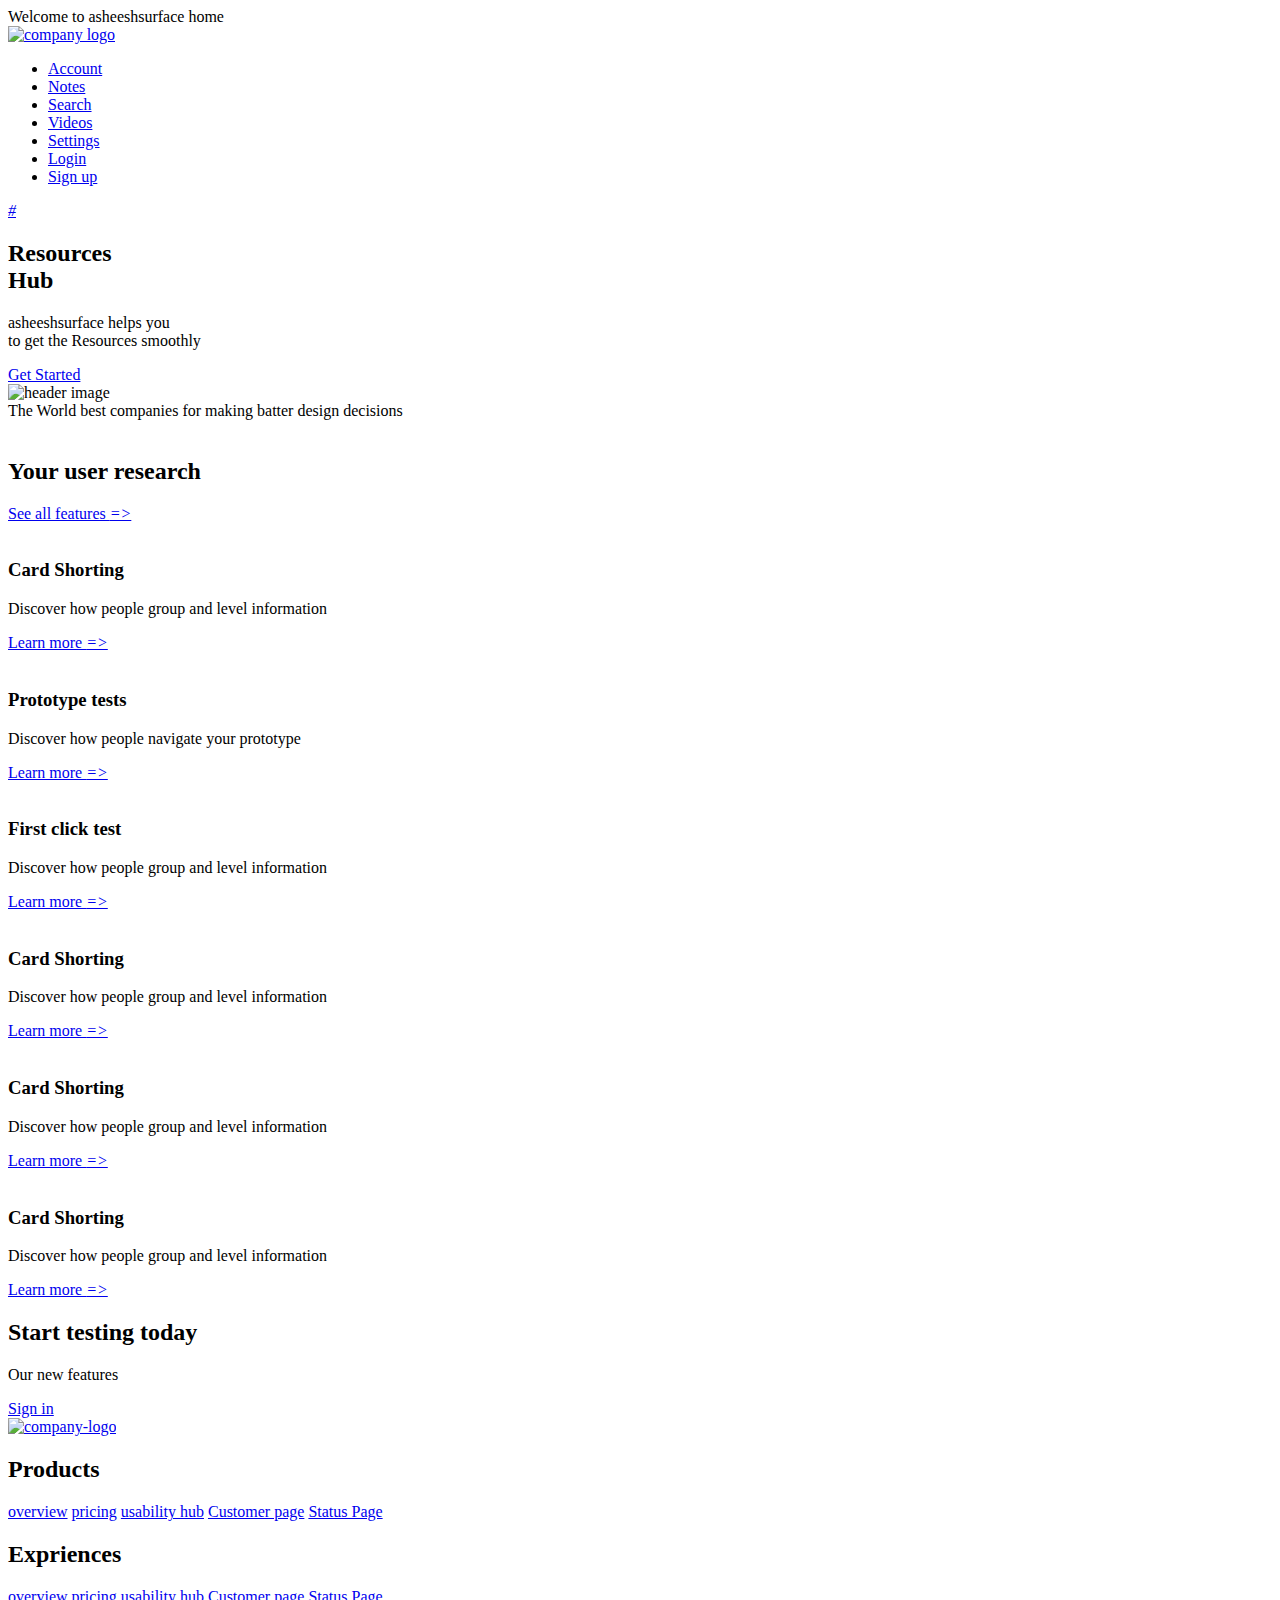
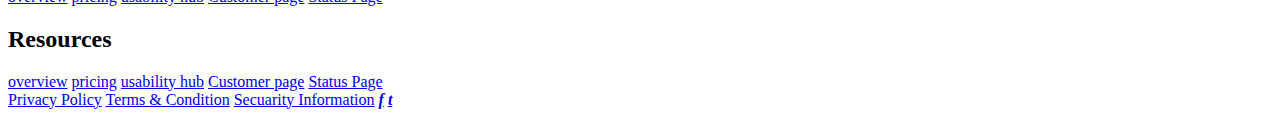
==== index.html @ faa3c713 "added index.html" ====
<!DOCTYPE html>
<html lang="en">
<head>
    <meta charset="UTF-8">
    <meta name="viewport" content="width=device-width, initial-scale=1.0">
    <title>asheeshsurface</title>
    <link rel="stylesheet" href="home.css">
    <link rel="stylesheet" href="home-media-queries.css">
</head>
<body>

    <!--top banner-->
    
    <div class="top-banner">
        <div class="container">
            <div class="small-bold-text banner-text">Welcome to asheeshsurface home</div>
        </div>
    </div>

    <!-- nav-bar -->

    <nav>
        <div class="container main-nav flex">
            <a href="#" class="company-logo">
                <img src="assets/page logo.png" alt="company logo">
            </a>
            <div class="nav-links" id="nav-links">
                <ul class="flex">
                    <li><a href="account.html" class="hover-link">Account</a></li>
                    <li><a href="#" class="hover-link">Notes</a></li>
                    <li><a href="search.html" class="hover-link">Search</a></li>
                    <li><a href="https://www.youtube.com/@asheeshsurface/featured" class="hover-link">Videos</a></li>
                    <li><a href="settings.html" class="hover-link">Settings</a></li>
                    <li><a href="Login.html" class="hover-link secondary-butten">Login</a></li>
                    <li><a href="Create account.html" class="hover-link priamary-butten">Sign up</a></li>
                </ul>
            </div>
            <a href="#" class="nav-toggle hover-link" id="nav-toggle">
                <i class="solid-bar">#</i>
            </a>    
        </div>
    </nav>

    <!-- header-section -->

    <header>
        <div class="container header-section flex">
            <div class="header-left">
                <h2>Resources<br>Hub</h2>
                <p>asheeshsurface helps you <br>to get the Resources smoothly</p>
                <a href="#" class="priamary-butten get-started-btn ">Get Started</a>
            </div>
            <div class="header-right">
                <img src="assets/imgsurface.jpg" alt="header image">
            </div>
        </div>
    </header>
    <!-- companies-section -->

    <section class="companies-section">
        <div class="container">
            <div class="small-bold-text companies-header"> The World best companies for making batter design decisions</div>
            <div class="logos flex">
                <img class="logo" src="assets/asset 3.png" alt="">
                <img class="logo" src="assets/asset 4.png" alt="">
                <img class="logo" src="assets/asset 5.png" alt="">
                <img class="logo" src="assets/asset 6.png" alt="">
                <img class="logo" src="assets/asset 7.png" alt="">
                <img class="logo" src="assets/asset 8.svg" alt="">
                <img class="logo" src="assets/asset 9.png" alt="">
            </div>
        </div>
    </section>

    <!-- features-section -->

    <section class="features-section">
        <div class="container">
            <div class="features-header">
                <h2 class="feature-heading-text">Your user research</h2>
            <a href="#" class="secondary-butten">See all features <i class="arrow-sign">=></i></a>
            </div>
        </div>
        <div class="features-area flex">
            <div class="features-card flex">
                <img src="assets/asset 11.svg" alt="">
                <h3>Card Shorting</h3>
                <p>Discover how people group and level information</p>
                <a href="#" class="secondary-butten">Learn more  <i class="arrow-sign">=></i></a>
            </div>
            <div class="features-card flex">
                <img src="assets/asset 13.svg" alt="">
                <h3>Prototype tests</h3>
                <p>Discover how people navigate your prototype</p>
                <a href="#" class="secondary-butten">Learn more  <i class="arrow-sign">=></i></a>
            </div>
            <div class="features-card flex">
                <img src="assets/asset 14.svg" alt="">
                <h3>First click test</h3>
                <p>Discover how people group and level information</p>
                <a href="#" class="secondary-butten">Learn more  <i class="arrow-sign">=></i></a>
            </div>
            <div class="features-card flex">
                <img src="assets/asset 15.svg" alt="">
                <h3>Card Shorting</h3>
                <p>Discover how people group and level information</p>
                <a href="#" class="secondary-butten">Learn more  <i class="arrow-sign">=></i></a>
            </div>
            <div class="features-card flex">
                <img src="assets/asset 16.svg" alt="">
                <h3>Card Shorting</h3>
                <p>Discover how people group and level information</p>
                <a href="#" class="secondary-butten">Learn more  <i class="arrow-sign">=></i></a>
            </div>
            <div class="features-card flex">
                <img src="assets/asset 17.svg" alt="">
                <h3>Card Shorting</h3>
                <p>Discover how people group and level information</p>
                <a href="#" class="secondary-butten">Learn more  <i class="arrow-sign">=></i></a>
            </div>
            
        </div>
    </section>

    <!-- cta-section -->

    <section class="cta-section">
        <div class="container flex cta-section-container">
            <h2>Start testing today</h2>
            <p>Our new features</p>
            <a href="Create account.html" class="priamary-butten">Sign in</a>
        </div>
    </section>

<!-- footer -->

    <footer>
        <div class="container flex footer-container">
            <a href="#" class="company-logo">
                <img src="assets/page logo.png" alt="company-logo">
            </a>
            <div class="link-column flex">
                <h2>Products</h2>
                <a href="#" class="hover-link">overview</a>
                <a href="#" class="hover-link">pricing</a>
                <a href="#" class="hover-link">usability hub</a>
                <a href="#" class="hover-link">Customer page</a>
                <a href="#" class="hover-link">Status Page</a>
            </div>
            <div class="link-column flex">
                <h2>Expriences</h2>
                <a href="#" class="hover-link">overview</a>
                <a href="#" class="hover-link">pricing</a>
                <a href="#" class="hover-link">usability hub</a>
                <a href="#" class="hover-link">Customer page</a>
                <a href="#" class="hover-link">Status Page</a>
            </div>
            <div class="link-column flex">
                <h2>Resources</h2>
                <a href="#" class="hover-link">overview</a>
                <a href="#" class="hover-link">pricing</a>
                <a href="#" class="hover-link">usability hub</a>
                <a href="#" class="hover-link">Customer page</a>
                <a href="#" class="hover-link">Status Page</a>
            </div>
        </div>
    </footer>

<!-- subfooter -->

    <div class="subfooter">
        <div class="container flex subfooter-container">
            <a href="#" class="hover-link">Privacy Policy</a>
            <a href="#" class="hover-link">Terms & Condition</a>
            <a href="#" class="hover-link">Secuarity Information</a>
            <a href="#" ><i class="icon-facebook"><b>f</b></i></a>
            <a href="#" ><i class="icon-twitter"><b>t</b></i></a>
       </div>
    </div>

    

    <script src="https://kit.fontawesome.com/2b6824f91d.js" crossorigin="anonymous"></script>
    <script>
       const toggleButton = document.getElementById('nav-toggle')
       const navLinks =  document.getElementById('nav-links')

       toggleButton.addEventListener('click', () =>{
        navLinks.classList.toggle('active')
       })
    </script>
    
</body>
</html>
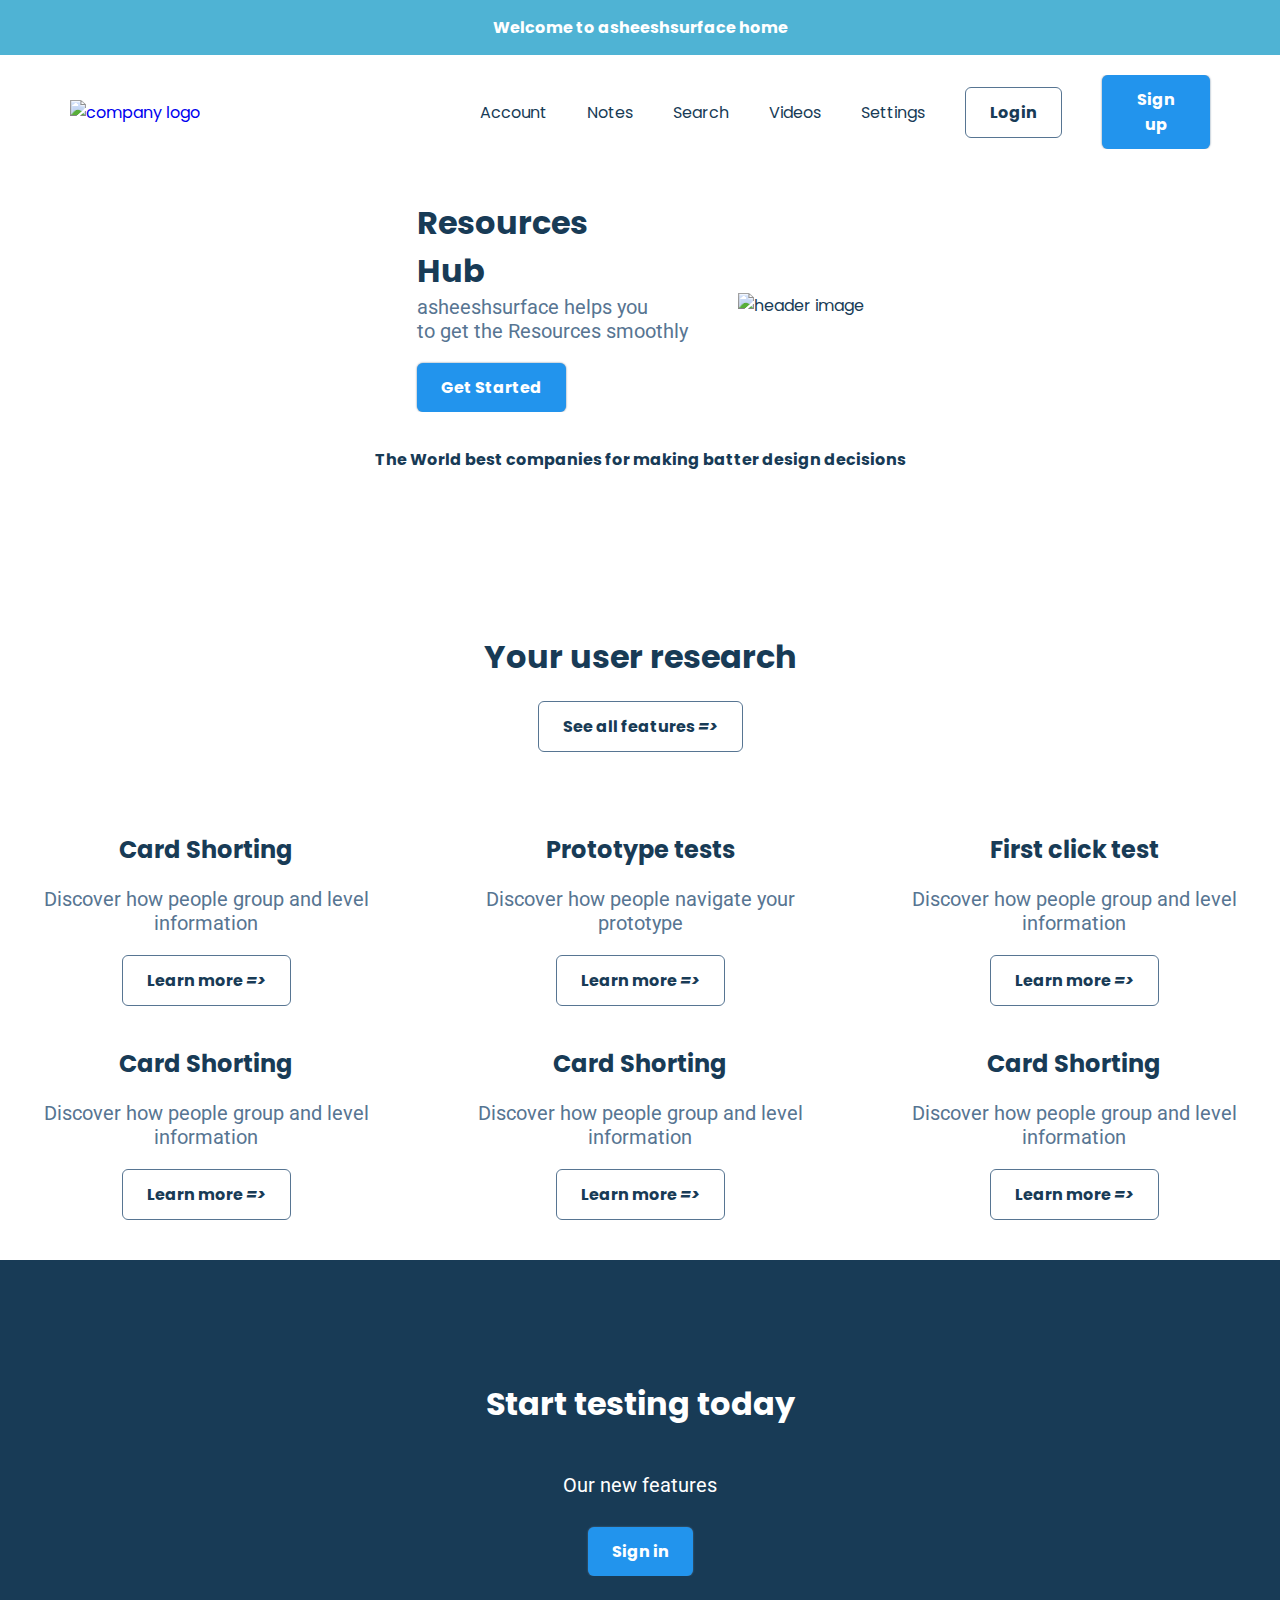
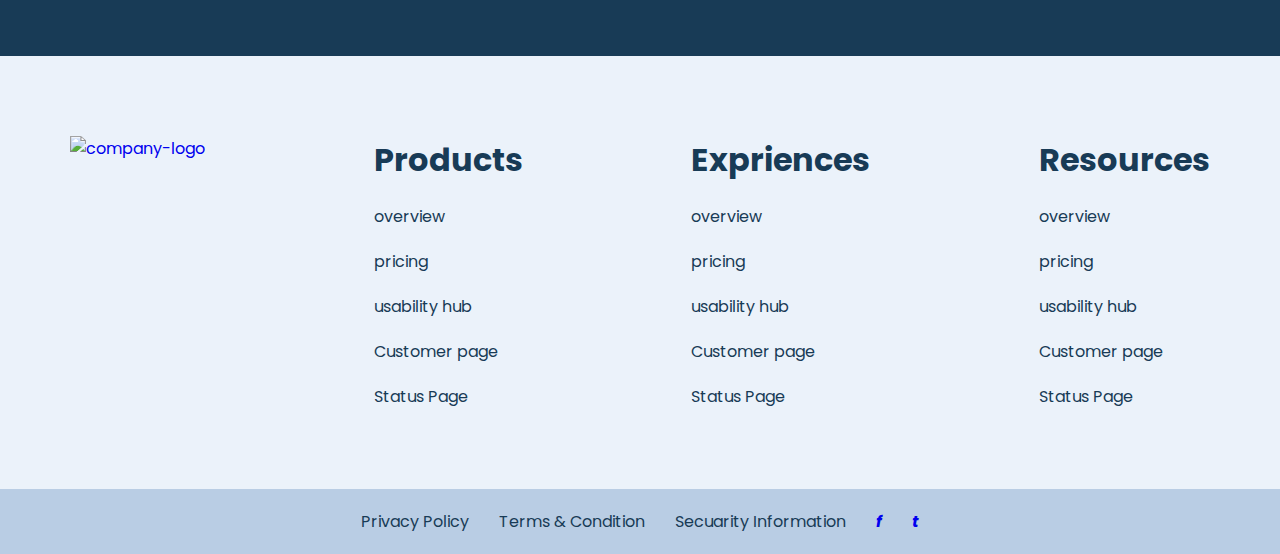
==== commit 613af44a: "Update index.html" ====
--- a/index.html
+++ b/index.html
@@ -22,7 +22,7 @@
     <nav>
         <div class="container main-nav flex">
             <a href="#" class="company-logo">
-                <img src="assets/page logo.png" alt="company logo">
+                <img src="page logo.png" alt="company logo">
             </a>
             <div class="nav-links" id="nav-links">
                 <ul class="flex">
@@ -51,7 +51,7 @@
                 <a href="#" class="priamary-butten get-started-btn ">Get Started</a>
             </div>
             <div class="header-right">
-                <img src="assets/imgsurface.jpg" alt="header image">
+                <img src="imgsurface.jpg" alt="header image">
             </div>
         </div>
     </header>
@@ -61,13 +61,13 @@
         <div class="container">
             <div class="small-bold-text companies-header"> The World best companies for making batter design decisions</div>
             <div class="logos flex">
-                <img class="logo" src="assets/asset 3.png" alt="">
-                <img class="logo" src="assets/asset 4.png" alt="">
-                <img class="logo" src="assets/asset 5.png" alt="">
-                <img class="logo" src="assets/asset 6.png" alt="">
-                <img class="logo" src="assets/asset 7.png" alt="">
-                <img class="logo" src="assets/asset 8.svg" alt="">
-                <img class="logo" src="assets/asset 9.png" alt="">
+                <img class="logo" src="asset 3.png" alt="">
+                <img class="logo" src="asset 4.png" alt="">
+                <img class="logo" src="asset 5.png" alt="">
+                <img class="logo" src="asset 6.png" alt="">
+                <img class="logo" src="asset 7.png" alt="">
+                <img class="logo" src="asset 8.svg" alt="">
+                <img class="logo" src="asset 9.png" alt="">
             </div>
         </div>
     </section>
@@ -83,37 +83,37 @@
         </div>
         <div class="features-area flex">
             <div class="features-card flex">
-                <img src="assets/asset 11.svg" alt="">
+                <img src="asset 11.svg" alt="">
                 <h3>Card Shorting</h3>
                 <p>Discover how people group and level information</p>
                 <a href="#" class="secondary-butten">Learn more  <i class="arrow-sign">=></i></a>
             </div>
             <div class="features-card flex">
-                <img src="assets/asset 13.svg" alt="">
+                <img src="asset 13.svg" alt="">
                 <h3>Prototype tests</h3>
                 <p>Discover how people navigate your prototype</p>
                 <a href="#" class="secondary-butten">Learn more  <i class="arrow-sign">=></i></a>
             </div>
             <div class="features-card flex">
-                <img src="assets/asset 14.svg" alt="">
+                <img src="asset 14.svg" alt="">
                 <h3>First click test</h3>
                 <p>Discover how people group and level information</p>
                 <a href="#" class="secondary-butten">Learn more  <i class="arrow-sign">=></i></a>
             </div>
             <div class="features-card flex">
-                <img src="assets/asset 15.svg" alt="">
+                <img src="asset 15.svg" alt="">
                 <h3>Card Shorting</h3>
                 <p>Discover how people group and level information</p>
                 <a href="#" class="secondary-butten">Learn more  <i class="arrow-sign">=></i></a>
             </div>
             <div class="features-card flex">
-                <img src="assets/asset 16.svg" alt="">
+                <img src="asset 16.svg" alt="">
                 <h3>Card Shorting</h3>
                 <p>Discover how people group and level information</p>
                 <a href="#" class="secondary-butten">Learn more  <i class="arrow-sign">=></i></a>
             </div>
             <div class="features-card flex">
-                <img src="assets/asset 17.svg" alt="">
+                <img src="asset 17.svg" alt="">
                 <h3>Card Shorting</h3>
                 <p>Discover how people group and level information</p>
                 <a href="#" class="secondary-butten">Learn more  <i class="arrow-sign">=></i></a>
@@ -137,7 +137,7 @@
     <footer>
         <div class="container flex footer-container">
             <a href="#" class="company-logo">
-                <img src="assets/page logo.png" alt="company-logo">
+                <img src="page logo.png" alt="company-logo">
             </a>
             <div class="link-column flex">
                 <h2>Products</h2>
@@ -191,4 +191,4 @@
     </script>
     
 </body>
-</html>+</html>
--- a/home.css
+++ b/home.css
@@ -0,0 +1,280 @@
+@import url('https://fonts.googleapis.com/css2?family=Poppins:wght@400;500&family=Roboto:wght@400;700&display=swap');
+
+* {
+    margin: 0;
+    padding: 0;
+    box-sizing: border-box;
+}
+
+:root {
+    --primary-text-color: #183b56;
+    --secondary-text-color: #577592;
+    --accent-color: #2294ed;
+    --accent-color-dark: #1d69a3;
+    --padding-inline-section: 20px;
+}
+
+body{
+    font-family: 'poppins','san-serif';
+    color: var(--primary-text-color);
+}
+
+h1 {
+    font-size: 3rem;
+}
+
+h2 {
+    font-size: 2rem;
+}
+
+h3{
+    font-size: 1.5rem;
+}
+
+p {
+    font-family: 'roboto','sans-serif';
+    font-size: 1.25rem;
+    color: var(--secondary-text-color)
+}
+
+a{
+    text-decoration: none;
+    display: inline-block;
+}
+
+ul{
+    list-style: none;
+}
+
+/* utility classes*/
+
+.small-bold-text {
+    font-size: 1rem;
+    font-weight: 700;
+}
+
+.container {
+    max-width: 1180px;
+    margin-inline: auto;
+    padding-inline: var(--padding-inline-section);
+    overflow: hidden;
+}
+
+.flex{
+    display: flex;
+    align-items: center;
+}
+
+.hover-link{
+    color: var(--primary-text-color);
+    transition: 0.2s ease-out;
+}
+
+.hover-link:hover {
+    color: var(--accent-color);
+}
+
+.priamary-butten{
+    background-color: var(--accent-color);
+    border-radius: 6px;
+    font-weight: 700;
+    color: white !important;
+    padding: 12px 24px;
+    box-shadow: 0 0 2px var(--secondary-text-color);
+    transition: 0.2s ease-out;
+    text-align: center;
+}
+
+.priamary-butten:hover{
+    background-color: var(--accent-color-dark)
+}
+
+.secondary-butten {
+    border: 0.5px solid var(--secondary-text-color);
+    border-radius: 6px;
+    font-weight: 700;
+    color: var(--primary-text-color) !important;
+    padding: 12px 24px;
+    transition: 0.2s ease-out;
+}
+
+.secondary-butten:hover{
+    border-color: var(--accent-color);
+    color: var(--accent-color) !important;
+}
+
+/* top banner */
+
+.top-banner{
+    background-image: url(./assets/asset\ 32.png);
+    background-color: #4fb3d4;
+    background-size: 15px;
+}
+
+.banner-text{
+    color: white;
+    padding: 15px 30px;
+    text-align: center;
+}
+
+/* nav bar */
+
+.main-nav{
+    margin-top: 20px;
+    justify-content: space-between;
+    position: relative;
+}
+
+.company-logo img{
+    width: 200px;
+}
+.nav-links {
+    flex-basis: 730px;
+}
+.nav-links ul{
+    justify-content: end;
+    gap: 40px;
+}
+
+.nav-toggle {
+    display: none;
+}
+
+/* header-seaction */
+
+header {
+    padding: 50px var(--padding-inline-section) 0; 
+}
+
+.header-section{
+    justify-content: center;
+    gap: 50px;
+}
+
+.header-left{
+    max-width: 40vw;
+}
+
+.header-left h1{
+    margin-top: 20px;
+}
+
+.get-started-btn{
+    margin-top: 20px;
+}
+
+.header-right img{
+    width: 100%;
+}
+
+.companies-header {
+    text-align: center;
+    margin-block: 35px;
+    color: var(--primary-text-color);
+}
+
+.logos{
+    justify-content: space-evenly;
+    flex-wrap: wrap;
+    gap: 20px;
+}
+
+.logo {
+    height: 46px;
+}
+
+/* features-section */
+
+.features-section{
+    padding: 80px var(--padding-inline-section) 0 ;
+    padding-bottom: 40px;
+    background-image: url(./assets/asset\ 42.png) ;
+    background-repeat: no-repeat;
+    background-position: center;
+}
+
+.features-header{
+    text-align: center;
+    margin-bottom: 40px;
+}
+
+.feature-heading-text{
+    margin-bottom: 20px;
+}
+
+.features-area{
+    flex-wrap: wrap;
+    justify-content: space-between;
+    gap: 20px;
+    margin-top: 20px;
+}
+
+.features-card{
+    flex-direction: column;
+    gap: 20px;
+    max-width: 30%;
+    text-align: center;
+}
+
+.features-card img{
+    width: 60px;
+}
+
+/* cta section */
+
+.cta-section-container{
+    flex-direction: column;
+    gap: 30px;
+    color: white;
+    text-align: center;
+}
+
+.cta-section{
+    padding: 120px var(--padding-inline-section) 80px;
+    background-color: #183b56;
+}
+
+.cta-section-container p{
+   color: white; 
+   margin-top: 15px;
+}
+
+/* footer */
+
+footer{
+    padding-block: 80px;
+    background-color: #ebf2fa;
+}
+
+.link-column{
+    flex-direction: column;
+    align-items: flex-start;
+    gap: 20px;
+}
+
+.footer-container{
+    align-items: flex-start;
+    justify-content: space-between;
+}
+
+/* subfooter */
+
+.subfooter{
+    background-color: #b9cde4;
+    padding: var(--padding-inline-section);
+}
+
+.subfooter-container{
+    justify-content: center;
+    gap: 30px;
+    flex-wrap: wrap;
+}
+
+
+
+
+
+
+
+
+
--- a/home-media-queries.css
+++ b/home-media-queries.css
@@ -0,0 +1,97 @@
+@media screen and (max-width: 991px) {
+    h3{
+        font-size: 1.2 rem;
+    }
+
+    .nav-toggle {
+        display: block;
+        margin-right: 20px;
+    }
+
+    .main-nav{
+        overflow: initial;
+    }
+
+    .nav-links{
+        position: absolute;
+        background: white;
+        left: -100%;
+        top: 100%;
+        width: 100%;
+        padding-block: 20px;
+        transition: 0.2s ease-in-out;
+    }
+
+    .nav-links.active {
+        left: 0;
+    }
+
+    .nav-links ul{
+        flex-direction: column;
+    }
+
+    .cta-section{
+        padding-block: 80px;
+    }
+}
+
+@media screen and (max-width: 767px) {
+    
+    .header-section{
+        flex-direction: column-reverse;
+    }
+
+    .header-left{
+        max-width: 100vw;
+        text-align: center;
+    }
+
+    .priamary-butten{
+        width: 100%;
+    }
+
+    .features-card{
+       min-width: calc(50% - 10px); 
+    }
+
+    .footer-container{
+        flex-direction: column;
+        gap: 4px;
+        text-align: center;
+        align-items: center;
+    }
+
+    .link-column {
+        align-items: stretch;
+    }
+
+    
+}
+
+@media screen and (max-width: 479px){
+
+    :root {
+        --padding-inline-section: 10px;
+    }
+
+    h1 {
+        font-size: 1rem;
+    }
+    
+    h2 {
+        font-size: 1rem;
+    }
+
+    h3{
+        font-size: 0.8rem;
+    }
+
+    p{
+        font-size: 1rem;
+    }
+
+    .features-card{
+        min-width: 100%; 
+     }
+
+}